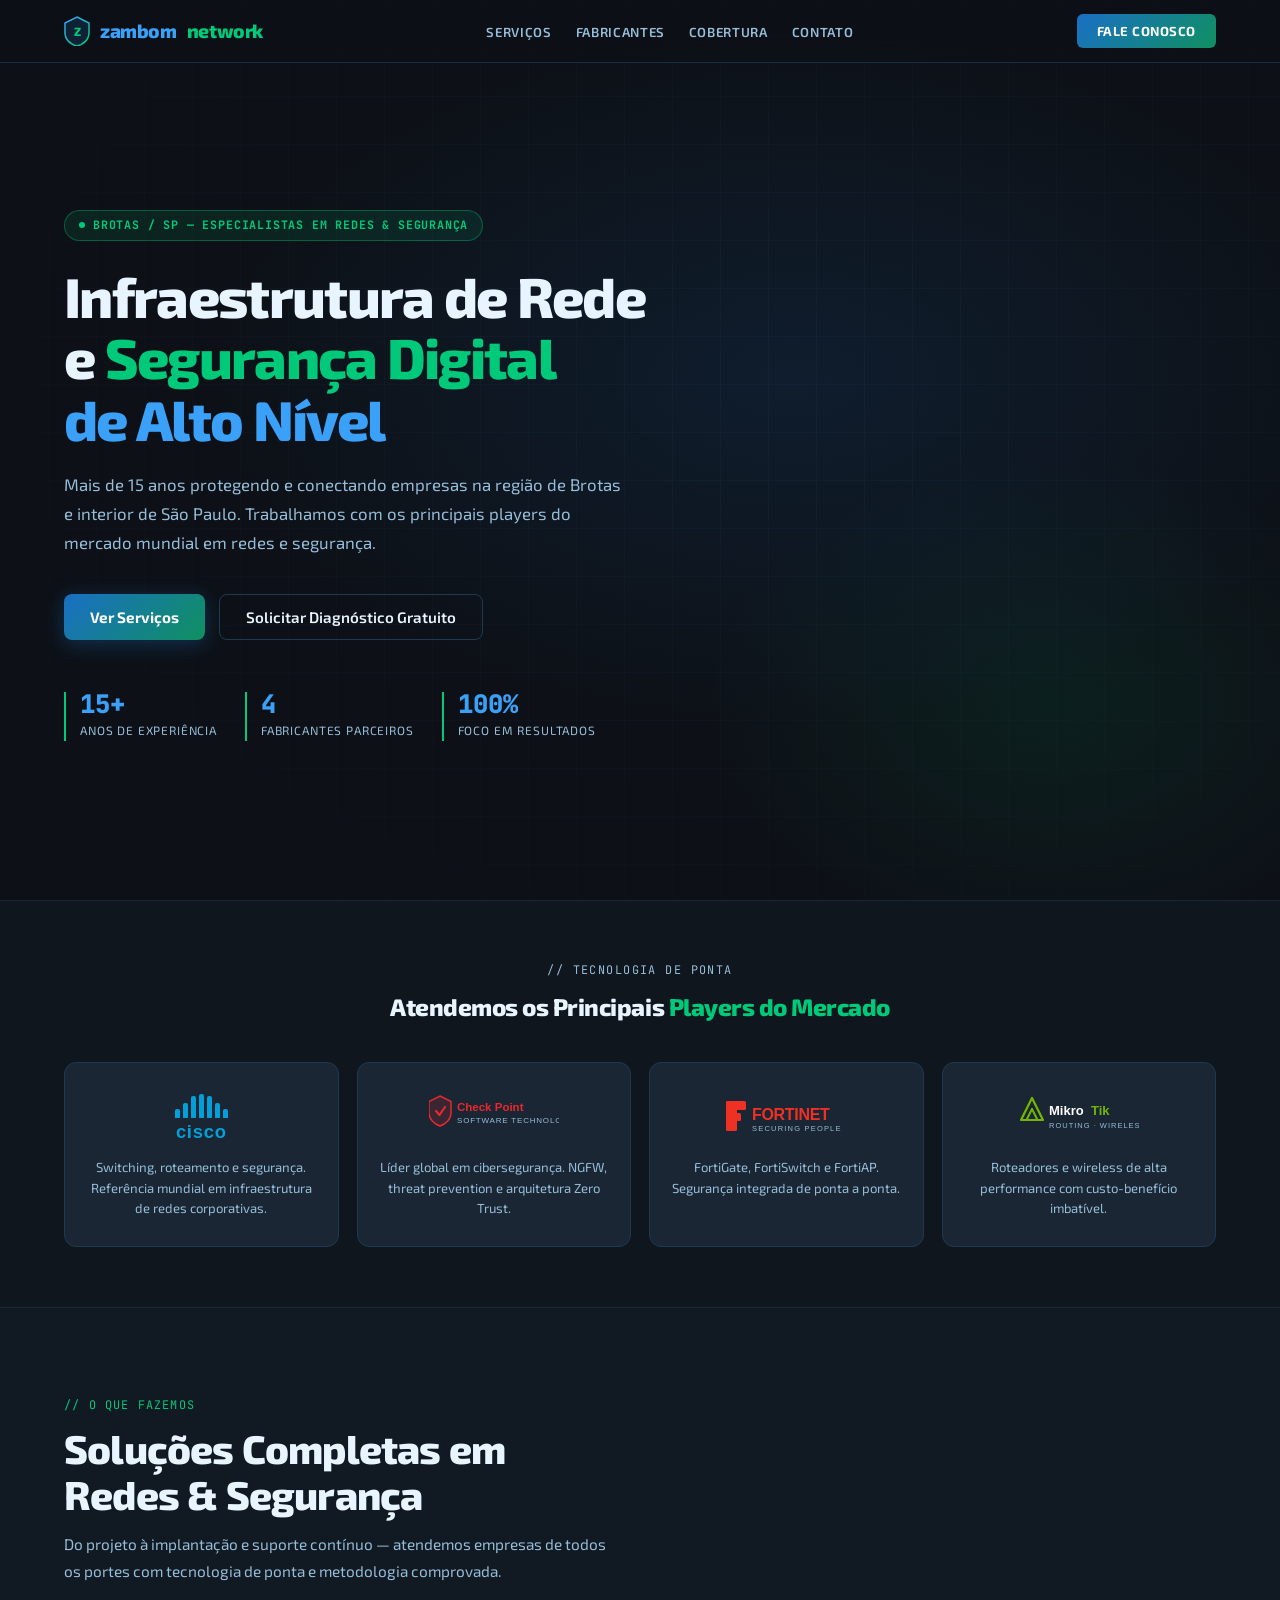
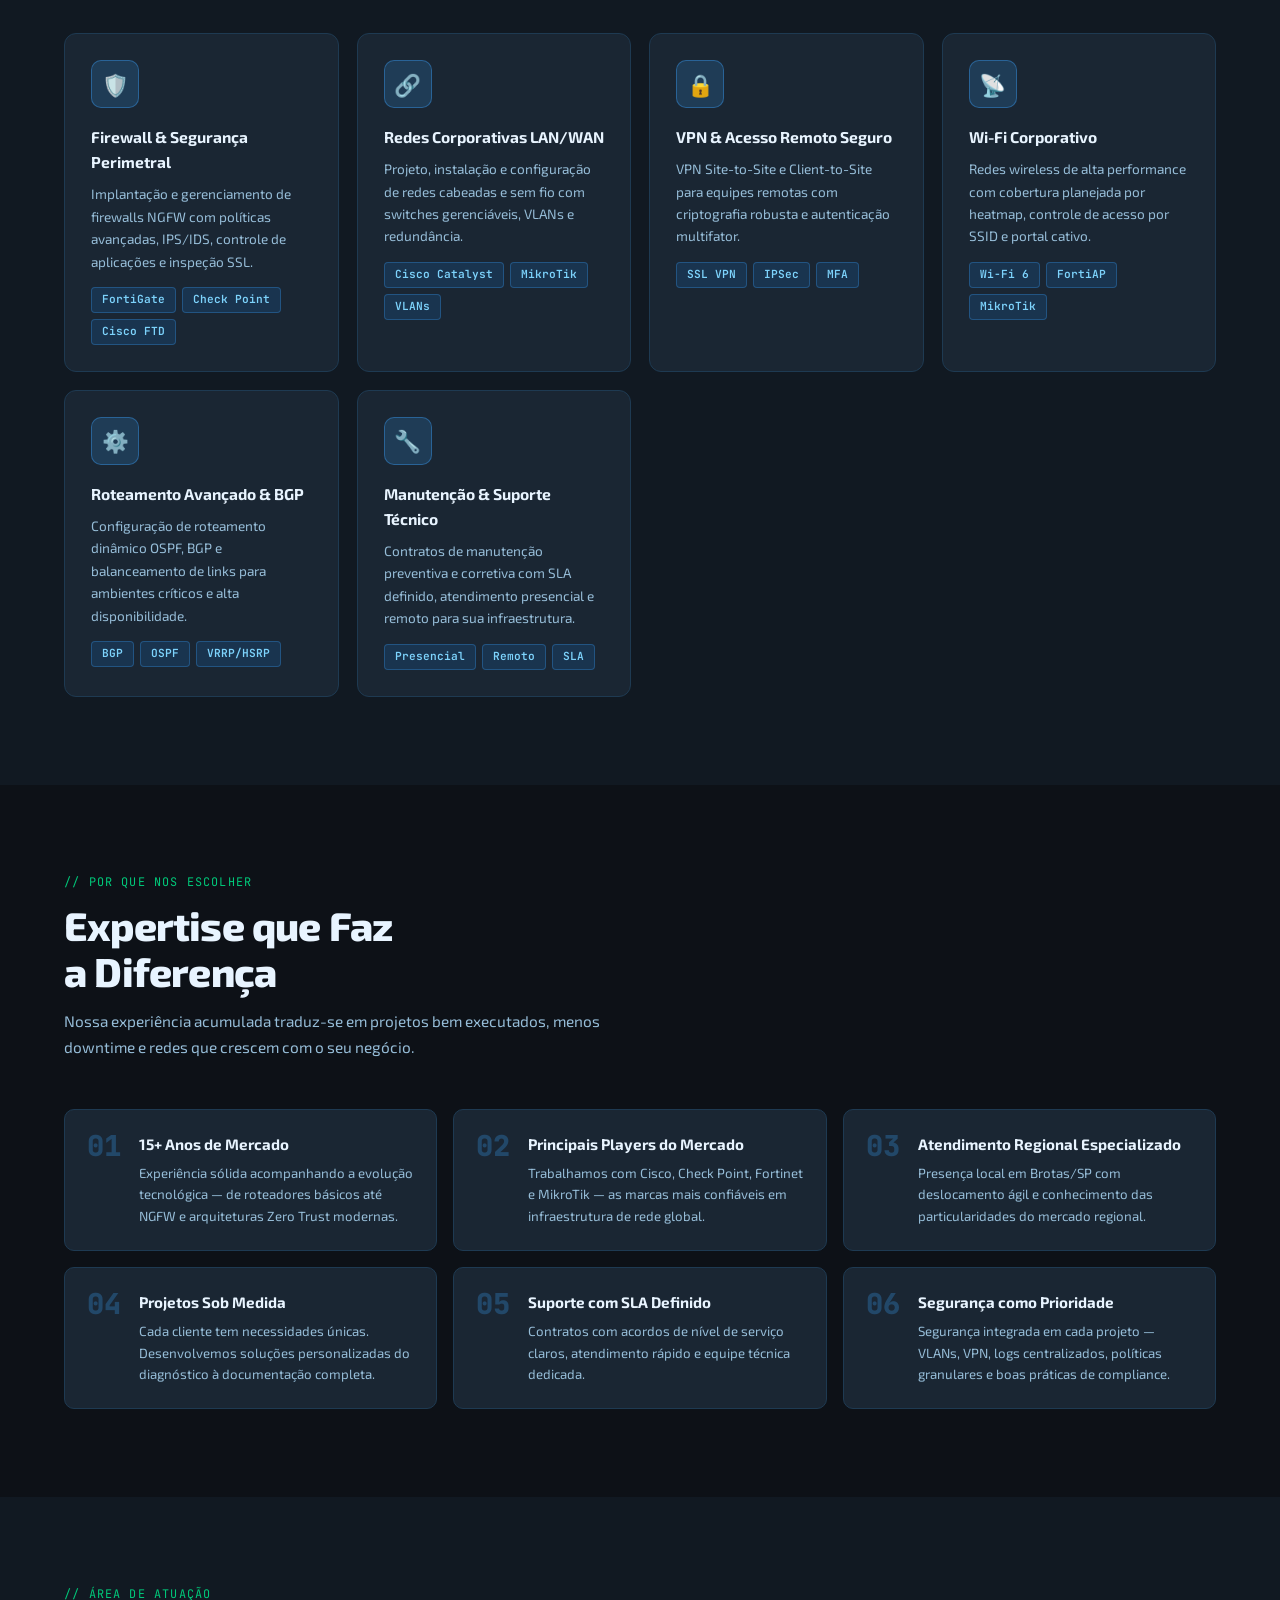
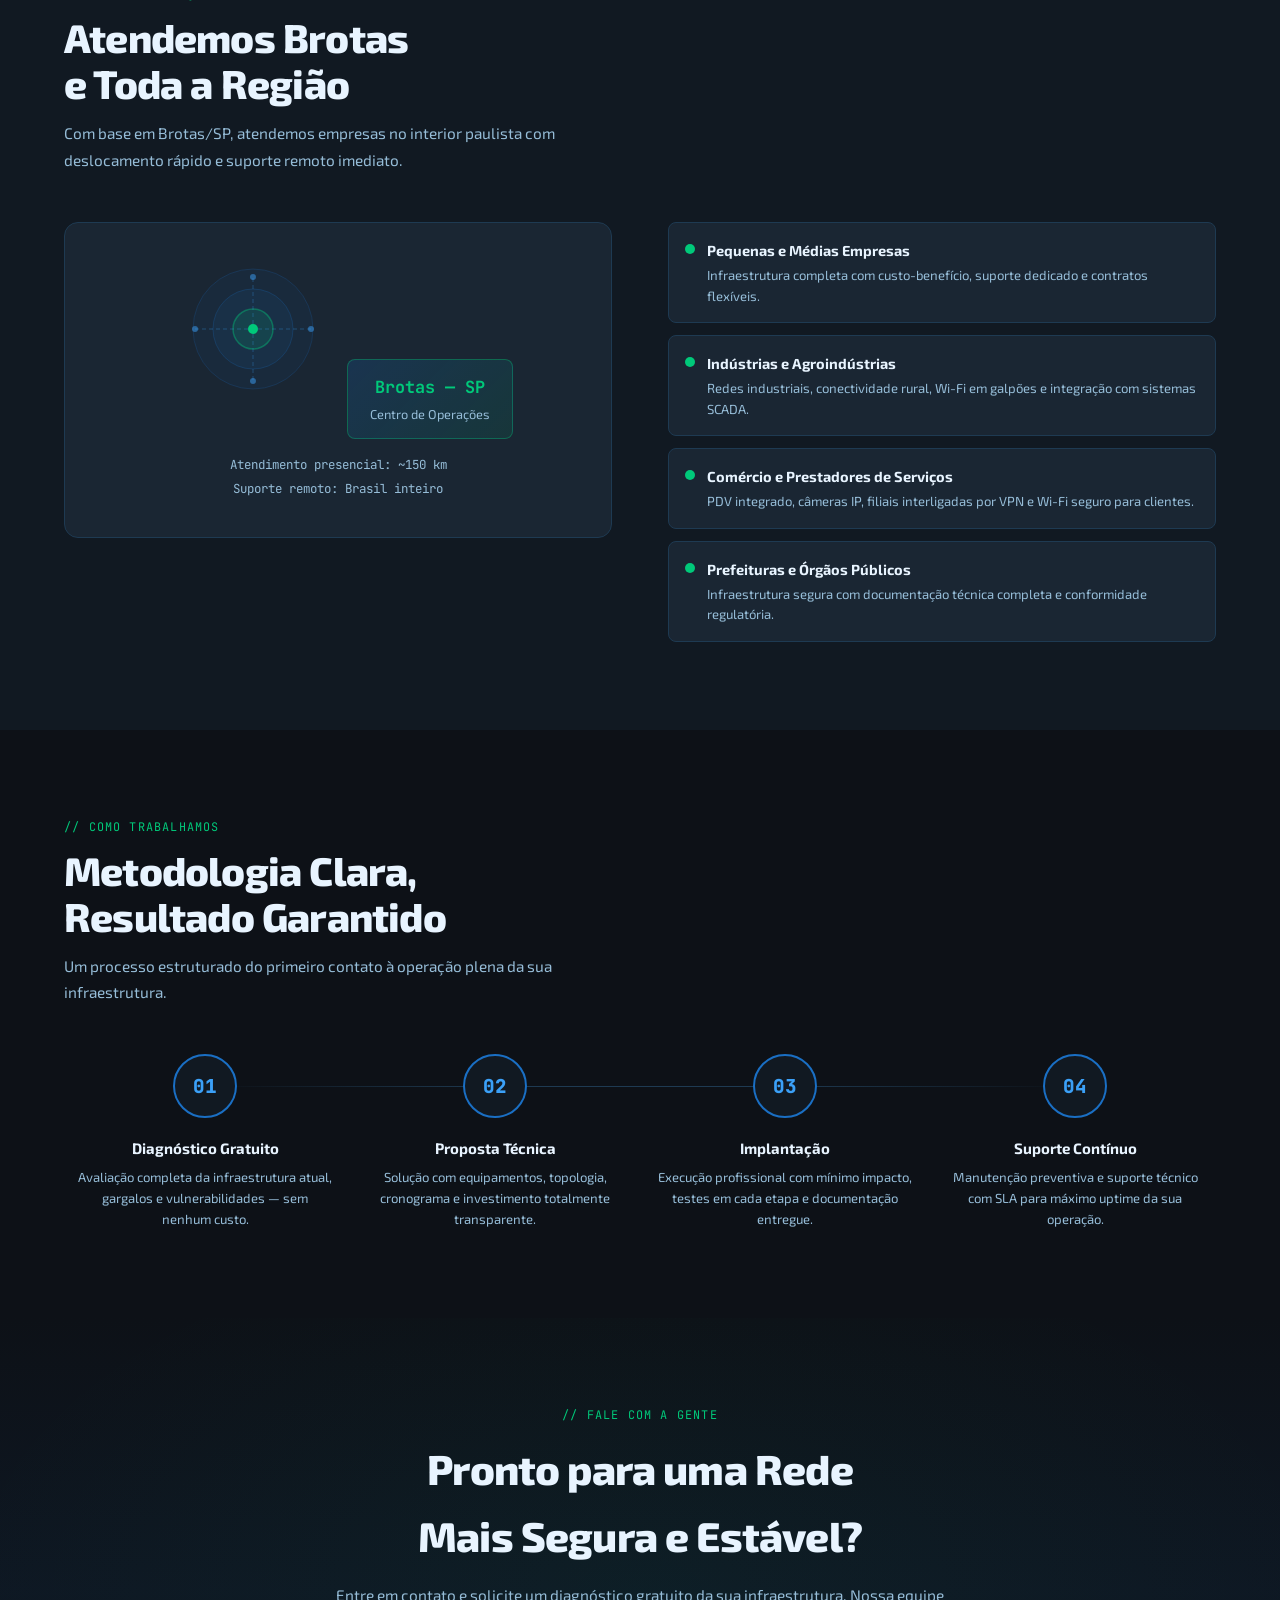
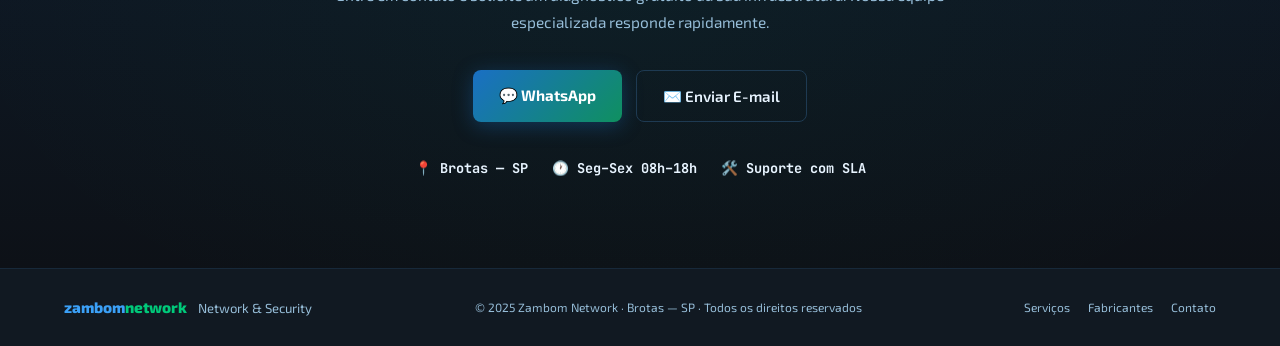
==== index.html @ 39b97715 "Initial production deploy - Site institucional Zambom Network - SEO completo (Open Graph, Twitter Ca" ====
<!DOCTYPE html>
<html lang="pt-BR">
<head>
  <meta charset="UTF-8">
  <meta name="viewport" content="width=device-width, initial-scale=1.0">
  <meta http-equiv="X-UA-Compatible" content="IE=edge">
  <meta name="theme-color" content="#0a1929">

  <!-- ── SEO BÁSICO ── -->
  <title>Zambom Network – Redes & Segurança Corporativa | Brotas/SP</title>
  <meta name="description" content="Zambom Network — Especialistas em Redes e Segurança em Brotas/SP. Cisco, Check Point, Fortinet e MikroTik. Mais de 15 anos de experiência em infraestrutura corporativa.">
  <meta name="keywords" content="rede corporativa, firewall, cibersegurança, Cisco, Check Point, Fortinet, MikroTik, Brotas, São Paulo, infraestrutura de rede, VPN, Wi-Fi corporativo, NGFW, switches, roteamento BGP">
  <meta name="author" content="Zambom Network">
  <meta name="robots" content="index, follow, max-image-preview:large">
  <meta name="googlebot" content="index, follow">
  <meta name="language" content="Portuguese">
  <meta name="geo.region" content="BR-SP">
  <meta name="geo.placename" content="Brotas">
  <link rel="canonical" href="https://zambomnetwork.com.br/">

  <!-- ── OPEN GRAPH (Facebook, WhatsApp, LinkedIn) ── -->
  <meta property="og:type" content="website">
  <meta property="og:site_name" content="Zambom Network">
  <meta property="og:locale" content="pt_BR">
  <meta property="og:url" content="https://zambomnetwork.com.br/">
  <meta property="og:title" content="Zambom Network – Redes & Segurança Corporativa | Brotas/SP">
  <meta property="og:description" content="Mais de 15 anos protegendo e conectando empresas na região de Brotas e interior de São Paulo. Cisco, Check Point, Fortinet e MikroTik.">
  <meta property="og:image" content="https://zambomnetwork.com.br/assets/og-image.png">
  <meta property="og:image:width" content="1200">
  <meta property="og:image:height" content="630">
  <meta property="og:image:alt" content="Zambom Network — Network & Security">

  <!-- ── TWITTER CARDS ── -->
  <meta name="twitter:card" content="summary_large_image">
  <meta name="twitter:title" content="Zambom Network – Redes & Segurança Corporativa">
  <meta name="twitter:description" content="Especialistas em redes corporativas e cibersegurança em Brotas/SP. 15+ anos de experiência.">
  <meta name="twitter:image" content="https://zambomnetwork.com.br/assets/og-image.png">

  <!-- ── FAVICON SVG (inline, sem arquivo extra) ── -->
  <link rel="icon" type="image/svg+xml" href="data:image/svg+xml,%3Csvg xmlns='http://www.w3.org/2000/svg' viewBox='0 0 26 30'%3E%3Cpath d='M13 1L25 7V17C25 23.5 19.5 28.5 13 30C6.5 28.5 1 23.5 1 17V7L13 1Z' fill='%231a6fc4' stroke='%2300c97a' stroke-width='1.5'/%3E%3Ctext x='13' y='20' text-anchor='middle' font-family='Arial,sans-serif' font-weight='800' font-size='12' fill='%23fff'%3EZ%3C/text%3E%3C/svg%3E">

  <!-- ── PERFORMANCE: preconnect a Google Fonts ── -->
  <link rel="preconnect" href="https://fonts.googleapis.com">
  <link rel="preconnect" href="https://fonts.gstatic.com" crossorigin>

  <!-- ── ESTILOS ── -->
  <link rel="stylesheet" href="css/style.css">
  <link href="https://fonts.googleapis.com/css2?family=Exo+2:wght@300;400;600;700;800&family=JetBrains+Mono:wght@400;500;700&display=swap" rel="stylesheet">

  <!-- ── SCHEMA.ORG / JSON-LD (LocalBusiness para Google) ── -->
  <script type="application/ld+json">
  {
    "@context": "https://schema.org",
    "@type": "LocalBusiness",
    "@id": "https://zambomnetwork.com.br/#business",
    "name": "Zambom Network",
    "description": "Especialistas em Redes Corporativas e Cibersegurança em Brotas/SP. Cisco, Check Point, Fortinet e MikroTik.",
    "url": "https://zambomnetwork.com.br/",
    "telephone": "+5514999999999",
    "email": "contato@zambomnetwork.com.br",
    "image": "https://zambomnetwork.com.br/assets/og-image.png",
    "priceRange": "$$",
    "address": {
      "@type": "PostalAddress",
      "addressLocality": "Brotas",
      "addressRegion": "SP",
      "addressCountry": "BR"
    },
    "areaServed": [
      { "@type": "City", "name": "Brotas" },
      { "@type": "State", "name": "São Paulo" }
    ],
    "openingHoursSpecification": {
      "@type": "OpeningHoursSpecification",
      "dayOfWeek": ["Monday","Tuesday","Wednesday","Thursday","Friday"],
      "opens": "08:00",
      "closes": "18:00"
    },
    "sameAs": [],
    "hasOfferCatalog": {
      "@type": "OfferCatalog",
      "name": "Serviços Zambom Network",
      "itemListElement": [
        { "@type": "Offer", "itemOffered": { "@type": "Service", "name": "Firewall & Segurança Perimetral" } },
        { "@type": "Offer", "itemOffered": { "@type": "Service", "name": "Redes Corporativas LAN/WAN" } },
        { "@type": "Offer", "itemOffered": { "@type": "Service", "name": "VPN & Acesso Remoto Seguro" } },
        { "@type": "Offer", "itemOffered": { "@type": "Service", "name": "Wi-Fi Corporativo" } },
        { "@type": "Offer", "itemOffered": { "@type": "Service", "name": "Roteamento Avançado & BGP" } },
        { "@type": "Offer", "itemOffered": { "@type": "Service", "name": "Manutenção & Suporte Técnico" } }
      ]
    }
  }
  </script>
</head>
<body>

  <!-- ── NAVIGATION ── -->
  <nav id="navbar">
    <a class="nbrand" href="#">
      <svg width="26" height="30" viewBox="0 0 26 30" fill="none">
        <path d="M13 1L25 7V17C25 23.5 19.5 28.5 13 30C6.5 28.5 1 23.5 1 17V7L13 1Z"
          fill="rgba(26,111,196,.18)" stroke="url(#ns)" stroke-width="1.5"/>
        <defs>
          <linearGradient id="ns" x1="1" y1="1" x2="25" y2="30" gradientUnits="userSpaceOnUse">
            <stop offset="0%" stop-color="#3ba0f7"/>
            <stop offset="100%" stop-color="#00c97a"/>
          </linearGradient>
        </defs>
        <text x="13" y="20" text-anchor="middle"
          font-family="'Exo 2',sans-serif" font-weight="800" font-size="12"
          fill="url(#ns2)">Z</text>
        <defs>
          <linearGradient id="ns2" x1="0" y1="0" x2="1" y2="1" gradientUnits="userSpaceOnUse">
            <stop offset="0%" stop-color="#3ba0f7"/>
            <stop offset="100%" stop-color="#00c97a"/>
          </linearGradient>
        </defs>
      </svg>
      <span class="b">zambom</span><span class="g">network</span>
    </a>

    <ul class="nlinks">
      <li><a href="#servicos">Serviços</a></li>
      <li><a href="#players">Fabricantes</a></li>
      <li><a href="#cobertura">Cobertura</a></li>
      <li><a href="#contato">Contato</a></li>
    </ul>

    <button class="ncta" onclick="scrollToId('contato')">Fale Conosco</button>

    <div class="hamburger" id="hamburger" onclick="toggleMenu()" aria-label="Menu" role="button" tabindex="0">
      <span></span><span></span><span></span>
    </div>
  </nav>

  <div class="mobile-menu" id="mobileMenu">
    <a href="#servicos" onclick="closeMenu()">Serviços</a>
    <a href="#players" onclick="closeMenu()">Fabricantes</a>
    <a href="#cobertura" onclick="closeMenu()">Cobertura</a>
    <a href="#contato" onclick="closeMenu()">Contato</a>
    <button class="btnp btn-full" onclick="closeMenu(); scrollToId('contato')">Fale Conosco</button>
  </div>

  <!-- ── HERO ── -->
  <section class="hero" id="home">
    <div class="hbg"></div>
    <div class="hgrid"></div>
    <div class="hcontent">
      <div class="hbadge">
        <span class="pulse-dot"></span>
        Brotas / SP — Especialistas em Redes &amp; Segurança
      </div>
      <h1>
        Infraestrutura de Rede<br>
        e <span class="ag">Segurança Digital</span><br>
        <span class="ab">de Alto Nível</span>
      </h1>
      <p class="hsub">
        Mais de 15 anos protegendo e conectando empresas na região de Brotas
        e interior de São Paulo. Trabalhamos com os principais players do mercado
        mundial em redes e segurança.
      </p>
      <div class="hactions">
        <button class="btnp" onclick="scrollToId('servicos')">Ver Serviços</button>
        <button class="btno" onclick="scrollToId('contato')">Solicitar Diagnóstico Gratuito</button>
      </div>
      <div class="hstats">
        <div class="stat">
          <div class="snum">15+</div>
          <div class="slbl">Anos de Experiência</div>
        </div>
        <div class="stat">
          <div class="snum">4</div>
          <div class="slbl">Fabricantes Parceiros</div>
        </div>
        <div class="stat">
          <div class="snum">100%</div>
          <div class="slbl">Foco em Resultados</div>
        </div>
      </div>
    </div>
  </section>

  <!-- ── PLAYERS ── -->
  <div class="players" id="players">
    <p class="plbl">// Tecnologia de Ponta</p>
    <h2 class="ptitle">Atendemos os Principais <span>Players do Mercado</span></h2>
    <div class="pgrid">

      <!-- Cisco -->
      <div class="pcard">
        <div class="plogo-wrap">
          <div class="cisco-wrap">
            <div class="cisco-bars">
              <b style="height:9px"></b><b style="height:15px"></b><b style="height:22px"></b>
              <b style="height:24px"></b><b style="height:22px"></b><b style="height:15px"></b>
              <b style="height:9px"></b>
            </div>
            <div class="cisco-name">cisco</div>
          </div>
        </div>
        <p class="pdesc">Switching, roteamento e segurança. Referência mundial em infraestrutura de redes corporativas.</p>
      </div>

      <!-- Check Point -->
      <div class="pcard">
        <div class="plogo-wrap">
          <svg width="130" height="48" viewBox="0 0 130 48" fill="none">
            <path d="M11 3L22 8.5V20C22 26 17 31 11 33C5 31 0 26 0 20V8.5L11 3Z"
              fill="rgba(232,40,46,.15)" stroke="#e8282e" stroke-width="1.5"/>
            <path d="M7 18L10.5 22L16 14" stroke="#e8282e" stroke-width="2.2"
              stroke-linecap="round" stroke-linejoin="round"/>
            <text x="28" y="18" font-family="Arial,sans-serif" font-weight="700"
              font-size="11.5" fill="#e8282e">Check Point</text>
            <text x="28" y="30" font-family="Arial,sans-serif" font-size="8"
              fill="#96bdd8" letter-spacing=".8">SOFTWARE TECHNOLOGIES</text>
          </svg>
        </div>
        <p class="pdesc">Líder global em cibersegurança. NGFW, threat prevention e arquitetura Zero Trust.</p>
      </div>

      <!-- Fortinet -->
      <div class="pcard">
        <div class="plogo-wrap">
          <svg width="120" height="48" viewBox="0 0 120 48" fill="none">
            <rect x="0" y="8" width="11" height="30" rx="1.5" fill="#ee3124"/>
            <rect x="0" y="8" width="20" height="9" rx="1.5" fill="#ee3124"/>
            <rect x="0" y="20" width="15" height="8" rx="1.5" fill="#ee3124"/>
            <text x="26" y="27" font-family="Arial,sans-serif" font-weight="800"
              font-size="16" fill="#ee3124" letter-spacing="-.3">FORTINET</text>
            <text x="26" y="38" font-family="Arial,sans-serif" font-size="7.5"
              fill="#96bdd8" letter-spacing="1.2">SECURING PEOPLE</text>
          </svg>
        </div>
        <p class="pdesc">FortiGate, FortiSwitch e FortiAP. Segurança integrada de ponta a ponta.</p>
      </div>

      <!-- MikroTik -->
      <div class="pcard">
        <div class="plogo-wrap">
          <svg width="120" height="48" viewBox="0 0 120 48" fill="none">
            <polygon points="13,5 24,27 2,27" fill="none" stroke="#73b500"
              stroke-width="2.2" stroke-linejoin="round"/>
            <line x1="7.5" y1="27" x2="13" y2="16" stroke="#73b500" stroke-width="2" stroke-linecap="round"/>
            <line x1="18.5" y1="27" x2="13" y2="16" stroke="#73b500" stroke-width="2" stroke-linecap="round"/>
            <text x="30" y="22" font-family="Arial,sans-serif" font-weight="700"
              font-size="13" fill="#ffffff">Mikro</text>
            <text x="72" y="22" font-family="Arial,sans-serif" font-weight="700"
              font-size="13" fill="#73b500">Tik</text>
            <text x="30" y="35" font-family="Arial,sans-serif" font-size="7.5"
              fill="#96bdd8" letter-spacing="1">ROUTING · WIRELESS</text>
          </svg>
        </div>
        <p class="pdesc">Roteadores e wireless de alta performance com custo-benefício imbatível.</p>
      </div>

    </div>
  </div>

  <!-- ── SERVICES ── -->
  <section class="sbg" id="servicos">
    <div class="slabel">// O que fazemos</div>
    <h2 class="stitle">Soluções Completas em<br>Redes &amp; Segurança</h2>
    <p class="ssub">Do projeto à implantação e suporte contínuo — atendemos empresas de todos os portes com tecnologia de ponta e metodologia comprovada.</p>
    <div class="sgrid">
      <div class="scard reveal">
        <div class="sicon">🛡️</div>
        <h3>Firewall &amp; Segurança Perimetral</h3>
        <p>Implantação e gerenciamento de firewalls NGFW com políticas avançadas, IPS/IDS, controle de aplicações e inspeção SSL.</p>
        <div class="stags">
          <span class="stag">FortiGate</span><span class="stag">Check Point</span><span class="stag">Cisco FTD</span>
        </div>
      </div>
      <div class="scard reveal">
        <div class="sicon">🔗</div>
        <h3>Redes Corporativas LAN/WAN</h3>
        <p>Projeto, instalação e configuração de redes cabeadas e sem fio com switches gerenciáveis, VLANs e redundância.</p>
        <div class="stags">
          <span class="stag">Cisco Catalyst</span><span class="stag">MikroTik</span><span class="stag">VLANs</span>
        </div>
      </div>
      <div class="scard reveal">
        <div class="sicon">🔒</div>
        <h3>VPN &amp; Acesso Remoto Seguro</h3>
        <p>VPN Site-to-Site e Client-to-Site para equipes remotas com criptografia robusta e autenticação multifator.</p>
        <div class="stags">
          <span class="stag">SSL VPN</span><span class="stag">IPSec</span><span class="stag">MFA</span>
        </div>
      </div>
      <div class="scard reveal">
        <div class="sicon">📡</div>
        <h3>Wi-Fi Corporativo</h3>
        <p>Redes wireless de alta performance com cobertura planejada por heatmap, controle de acesso por SSID e portal cativo.</p>
        <div class="stags">
          <span class="stag">Wi-Fi 6</span><span class="stag">FortiAP</span><span class="stag">MikroTik</span>
        </div>
      </div>
      <div class="scard reveal">
        <div class="sicon">⚙️</div>
        <h3>Roteamento Avançado &amp; BGP</h3>
        <p>Configuração de roteamento dinâmico OSPF, BGP e balanceamento de links para ambientes críticos e alta disponibilidade.</p>
        <div class="stags">
          <span class="stag">BGP</span><span class="stag">OSPF</span><span class="stag">VRRP/HSRP</span>
        </div>
      </div>
      <div class="scard reveal">
        <div class="sicon">🔧</div>
        <h3>Manutenção &amp; Suporte Técnico</h3>
        <p>Contratos de manutenção preventiva e corretiva com SLA definido, atendimento presencial e remoto para sua infraestrutura.</p>
        <div class="stags">
          <span class="stag">Presencial</span><span class="stag">Remoto</span><span class="stag">SLA</span>
        </div>
      </div>
    </div>
  </section>

  <!-- ── WHY ── -->
  <section id="sobre">
    <div class="slabel">// Por que nos escolher</div>
    <h2 class="stitle">Expertise que Faz<br>a Diferença</h2>
    <p class="ssub">Nossa experiência acumulada traduz-se em projetos bem executados, menos downtime e redes que crescem com o seu negócio.</p>
    <div class="wgrid">
      <div class="wcard reveal"><div class="wnum">01</div><div><h4>15+ Anos de Mercado</h4><p>Experiência sólida acompanhando a evolução tecnológica — de roteadores básicos até NGFW e arquiteturas Zero Trust modernas.</p></div></div>
      <div class="wcard reveal"><div class="wnum">02</div><div><h4>Principais Players do Mercado</h4><p>Trabalhamos com Cisco, Check Point, Fortinet e MikroTik — as marcas mais confiáveis em infraestrutura de rede global.</p></div></div>
      <div class="wcard reveal"><div class="wnum">03</div><div><h4>Atendimento Regional Especializado</h4><p>Presença local em Brotas/SP com deslocamento ágil e conhecimento das particularidades do mercado regional.</p></div></div>
      <div class="wcard reveal"><div class="wnum">04</div><div><h4>Projetos Sob Medida</h4><p>Cada cliente tem necessidades únicas. Desenvolvemos soluções personalizadas do diagnóstico à documentação completa.</p></div></div>
      <div class="wcard reveal"><div class="wnum">05</div><div><h4>Suporte com SLA Definido</h4><p>Contratos com acordos de nível de serviço claros, atendimento rápido e equipe técnica dedicada.</p></div></div>
      <div class="wcard reveal"><div class="wnum">06</div><div><h4>Segurança como Prioridade</h4><p>Segurança integrada em cada projeto — VLANs, VPN, logs centralizados, políticas granulares e boas práticas de compliance.</p></div></div>
    </div>
  </section>

  <!-- ── COVERAGE ── -->
  <section class="cbg" id="cobertura">
    <div class="slabel">// Área de Atuação</div>
    <h2 class="stitle">Atendemos Brotas<br>e Toda a Região</h2>
    <p class="ssub">Com base em Brotas/SP, atendemos empresas no interior paulista com deslocamento rápido e suporte remoto imediato.</p>
    <div class="ccontent">
      <div class="cmap">
        <svg width="180" height="140" viewBox="0 0 180 140" fill="none">
          <circle cx="90" cy="70" r="60" fill="rgba(26,111,196,.06)" stroke="rgba(26,111,196,.2)" stroke-width="1"/>
          <circle cx="90" cy="70" r="40" fill="rgba(26,111,196,.08)" stroke="rgba(26,111,196,.25)" stroke-width="1"/>
          <circle cx="90" cy="70" r="20" fill="rgba(0,201,122,.12)" stroke="rgba(0,201,122,.4)" stroke-width="1.5"/>
          <circle cx="90" cy="70" r="5" fill="#00c97a"/>
          <line x1="90" y1="65" x2="90" y2="18" stroke="rgba(59,160,247,.3)" stroke-width="1" stroke-dasharray="4 3"/>
          <line x1="90" y1="75" x2="90" y2="122" stroke="rgba(59,160,247,.3)" stroke-width="1" stroke-dasharray="4 3"/>
          <line x1="85" y1="70" x2="32" y2="70" stroke="rgba(59,160,247,.3)" stroke-width="1" stroke-dasharray="4 3"/>
          <line x1="95" y1="70" x2="148" y2="70" stroke="rgba(59,160,247,.3)" stroke-width="1" stroke-dasharray="4 3"/>
          <circle cx="90" cy="18" r="3" fill="rgba(59,160,247,.5)"/>
          <circle cx="90" cy="122" r="3" fill="rgba(59,160,247,.5)"/>
          <circle cx="32" cy="70" r="3" fill="rgba(59,160,247,.5)"/>
          <circle cx="148" cy="70" r="3" fill="rgba(59,160,247,.5)"/>
        </svg>
        <div class="cregion">
          <div class="rname">Brotas — SP</div>
          <div class="rdet">Centro de Operações</div>
        </div>
        <div class="crameta">Atendimento presencial: ~150 km<br>Suporte remoto: Brasil inteiro</div>
      </div>
      <div class="clist">
        <div class="citem reveal"><div class="cdot"></div><div><h5>Pequenas e Médias Empresas</h5><p>Infraestrutura completa com custo-benefício, suporte dedicado e contratos flexíveis.</p></div></div>
        <div class="citem reveal"><div class="cdot"></div><div><h5>Indústrias e Agroindústrias</h5><p>Redes industriais, conectividade rural, Wi-Fi em galpões e integração com sistemas SCADA.</p></div></div>
        <div class="citem reveal"><div class="cdot"></div><div><h5>Comércio e Prestadores de Serviços</h5><p>PDV integrado, câmeras IP, filiais interligadas por VPN e Wi-Fi seguro para clientes.</p></div></div>
        <div class="citem reveal"><div class="cdot"></div><div><h5>Prefeituras e Órgãos Públicos</h5><p>Infraestrutura segura com documentação técnica completa e conformidade regulatória.</p></div></div>
      </div>
    </div>
  </section>

  <!-- ── PROCESS ── -->
  <section id="processo">
    <div class="slabel">// Como Trabalhamos</div>
    <h2 class="stitle">Metodologia Clara,<br>Resultado Garantido</h2>
    <p class="ssub">Um processo estruturado do primeiro contato à operação plena da sua infraestrutura.</p>
    <div class="psteps">
      <div class="pstep reveal"><div class="pnum">01</div><h4>Diagnóstico Gratuito</h4><p>Avaliação completa da infraestrutura atual, gargalos e vulnerabilidades — sem nenhum custo.</p></div>
      <div class="pstep reveal"><div class="pnum">02</div><h4>Proposta Técnica</h4><p>Solução com equipamentos, topologia, cronograma e investimento totalmente transparente.</p></div>
      <div class="pstep reveal"><div class="pnum">03</div><h4>Implantação</h4><p>Execução profissional com mínimo impacto, testes em cada etapa e documentação entregue.</p></div>
      <div class="pstep reveal"><div class="pnum">04</div><h4>Suporte Contínuo</h4><p>Manutenção preventiva e suporte técnico com SLA para máximo uptime da sua operação.</p></div>
    </div>
  </section>

  <!-- ── CTA / CONTACT ── -->
  <section class="ctasec" id="contato">
    <div class="ctabox">
      <div class="slabel" style="text-align:center">// Fale com a Gente</div>
      <h2>Pronto para uma Rede<br>Mais Segura e Estável?</h2>
      <p>Entre em contato e solicite um diagnóstico gratuito da sua infraestrutura. Nossa equipe especializada responde rapidamente.</p>
      <div class="ctaact">
        <a class="btnp" href="https://wa.me/5514999999999?text=Olá! Vim pelo site e gostaria de um diagnóstico gratuito." target="_blank" rel="noopener">💬 WhatsApp</a>
        <a class="btno" href="mailto:contato@zambomnetwork.com.br">✉️ Enviar E-mail</a>
      </div>
      <div class="cinfo">
        <div class="ci">📍 <strong>Brotas — SP</strong></div>
        <div class="ci">🕐 <strong>Seg–Sex 08h–18h</strong></div>
        <div class="ci">🛠️ <strong>Suporte com SLA</strong></div>
      </div>
    </div>
  </section>

  <!-- ── FOOTER ── -->
  <footer>
    <div class="fbrand">
      <span class="b">zambom</span><span class="g">network</span>
      <span class="fsub">Network &amp; Security</span>
    </div>
    <div class="fcopy">© 2025 Zambom Network · Brotas — SP · Todos os direitos reservados</div>
    <div class="flinks">
      <a href="#servicos">Serviços</a>
      <a href="#players">Fabricantes</a>
      <a href="#contato">Contato</a>
    </div>
  </footer>

  <script src="js/main.js"></script>
</body>
</html>
---- css/style.css ----
/* ═══════════════════════════════════════
   ZAMBOM NETWORK — style.css
   Network & Security · Brotas/SP
═══════════════════════════════════════ */

/* ── RESET & TOKENS ── */
*, *::before, *::after { box-sizing: border-box; margin: 0; padding: 0; }

:root {
  --zb:     #1a6fc4;
  --zbl:    #3ba0f7;
  --zg:     #00c97a;
  --zgd:    #0f9060;
  --zd:     #0d1117;
  --zd2:    #111922;
  --zcard:  #1a2633;
  --zborder:#1e3a52;
  --zt:     #e8f4ff;
  --zm:     #96bdd8;
  --mono:   'JetBrains Mono', monospace;
  --sans:   'Exo 2', sans-serif;
  --radius: 12px;
  --transition: .2s ease;
}

html { scroll-behavior: smooth; }

body {
  font-family: var(--sans);
  background: var(--zd);
  color: var(--zt);
  overflow-x: hidden;
  line-height: 1.6;
}

img { max-width: 100%; display: block; }

/* ── NAVIGATION ── */
nav {
  position: fixed; top: 0; left: 0; right: 0; z-index: 100;
  display: flex; align-items: center; justify-content: space-between;
  padding: 14px 5%;
  background: rgba(13, 17, 23, .96);
  backdrop-filter: blur(12px);
  border-bottom: 1px solid rgba(30, 58, 82, .7);
  transition: box-shadow .3s;
}
nav.scrolled { box-shadow: 0 4px 24px rgba(0,0,0,.4); }

.nbrand {
  display: flex; align-items: center; gap: 10px;
  text-decoration: none; color: var(--zt);
  font-size: 1.2rem; font-weight: 800; letter-spacing: -.02em;
}
.nbrand .b { color: var(--zbl); }
.nbrand .g { color: var(--zg); }

.nlinks { display: flex; gap: 24px; list-style: none; }
.nlinks a {
  color: var(--zm); font-size: .82rem; font-weight: 600;
  text-decoration: none; letter-spacing: .05em; text-transform: uppercase;
  transition: color var(--transition);
}
.nlinks a:hover { color: var(--zg); }

.ncta {
  background: linear-gradient(135deg, var(--zb), var(--zgd));
  color: #fff; border: none;
  padding: 9px 20px; border-radius: 6px;
  font-family: var(--sans); font-size: .82rem; font-weight: 700;
  cursor: pointer; letter-spacing: .04em; text-transform: uppercase;
  transition: opacity var(--transition), transform .1s;
}
.ncta:hover { opacity: .85; transform: translateY(-1px); }

.hamburger {
  display: none; flex-direction: column; gap: 5px;
  cursor: pointer; padding: 4px; background: none; border: none;
}
.hamburger span {
  width: 22px; height: 2px;
  background: var(--zt); border-radius: 2px; transition: .3s;
  display: block;
}

.mobile-menu {
  display: none; position: fixed;
  top: 58px; left: 0; right: 0; z-index: 99;
  background: rgba(13, 17, 23, .98);
  border-bottom: 1px solid var(--zborder);
  padding: 20px 5%; flex-direction: column; gap: 16px;
}
.mobile-menu.open { display: flex; }
.mobile-menu a {
  color: var(--zm); font-size: .95rem; font-weight: 600;
  text-decoration: none; letter-spacing: .05em; text-transform: uppercase;
  padding: 10px 0; border-bottom: 1px solid rgba(30, 58, 82, .4);
  transition: color var(--transition);
}
.mobile-menu a:hover { color: var(--zg); }

/* ── BUTTONS ── */
.btnp {
  display: inline-block;
  background: linear-gradient(135deg, var(--zb), var(--zgd));
  color: #fff; border: none;
  padding: 13px 26px; border-radius: 8px;
  font-family: var(--sans); font-size: .95rem; font-weight: 700;
  cursor: pointer; text-decoration: none; text-align: center;
  transition: transform .15s, box-shadow .15s;
  box-shadow: 0 4px 20px rgba(26, 111, 196, .35);
}
.btnp:hover { transform: translateY(-2px); box-shadow: 0 8px 28px rgba(26, 111, 196, .5); }

.btno {
  display: inline-block;
  background: transparent; color: var(--zt);
  border: 1px solid var(--zborder);
  padding: 13px 26px; border-radius: 8px;
  font-family: var(--sans); font-size: .95rem; font-weight: 600;
  cursor: pointer; text-decoration: none; text-align: center;
  transition: border-color var(--transition), color var(--transition);
}
.btno:hover { border-color: var(--zg); color: var(--zg); }

.btn-full { width: 100%; margin-top: 4px; }

/* ── HERO ── */
.hero {
  min-height: 100vh;
  display: flex; align-items: center;
  padding: 130px 5% 80px;
  position: relative; overflow: hidden;
}
.hbg {
  position: absolute; inset: 0;
  background:
    radial-gradient(ellipse 65% 55% at 62% 42%, rgba(26,111,196,.13) 0%, transparent 70%),
    radial-gradient(ellipse 45% 45% at 82% 78%, rgba(0,201,122,.08) 0%, transparent 60%),
    var(--zd);
}
.hgrid {
  position: absolute; inset: 0;
  background-image:
    linear-gradient(rgba(30,58,82,.22) 1px, transparent 1px),
    linear-gradient(90deg, rgba(30,58,82,.22) 1px, transparent 1px);
  background-size: 48px 48px;
  mask-image: radial-gradient(ellipse 75% 75% at 62% 42%, black, transparent);
}
.hcontent { position: relative; z-index: 2; max-width: 680px; width: 100%; }

.hbadge {
  display: inline-flex; align-items: center; gap: 8px;
  background: rgba(0, 201, 122, .1);
  border: 1px solid rgba(0, 201, 122, .35);
  color: var(--zg);
  font-size: .73rem; font-weight: 700;
  padding: 5px 14px; border-radius: 20px;
  letter-spacing: .07em; text-transform: uppercase;
  margin-bottom: 24px; font-family: var(--mono);
}
.pulse-dot {
  width: 6px; height: 6px; border-radius: 50%;
  background: var(--zg); flex-shrink: 0;
  animation: pulse 2s infinite;
}
@keyframes pulse {
  0%, 100% { opacity: 1; transform: scale(1); }
  50%       { opacity: .5; transform: scale(1.4); }
}

h1 {
  font-size: clamp(2rem, 5vw, 3.5rem);
  font-weight: 800; line-height: 1.1;
  letter-spacing: -.03em; margin-bottom: 20px; color: var(--zt);
}
h1 .ab { color: var(--zbl); }
h1 .ag { color: var(--zg); }

.hsub {
  font-size: clamp(.92rem, 2vw, 1.05rem);
  color: var(--zm); line-height: 1.75;
  margin-bottom: 36px; max-width: 560px;
}

.hactions { display: flex; gap: 14px; flex-wrap: wrap; }

.hstats { display: flex; gap: 28px; margin-top: 52px; flex-wrap: wrap; }
.stat { border-left: 2px solid var(--zg); padding-left: 14px; }
.snum {
  font-size: 1.6rem; font-weight: 800;
  color: var(--zbl); font-family: var(--mono); line-height: 1;
}
.slbl {
  font-size: .75rem; color: var(--zm);
  text-transform: uppercase; letter-spacing: .07em; margin-top: 4px;
}

/* ── PLAYERS ── */
.players {
  padding: 60px 5%;
  border-top: 1px solid rgba(30, 58, 82, .5);
  border-bottom: 1px solid rgba(30, 58, 82, .5);
  background: rgba(17, 25, 34, .7);
}
.plbl {
  text-align: center; font-size: .74rem; color: var(--zm);
  text-transform: uppercase; letter-spacing: .12em;
  margin-bottom: 8px; font-family: var(--mono);
}
.ptitle {
  text-align: center;
  font-size: clamp(1.25rem, 3vw, 1.5rem);
  font-weight: 800; color: var(--zt);
  margin-bottom: 36px; letter-spacing: -.02em;
}
.ptitle span { color: var(--zg); }

.pgrid {
  display: grid;
  grid-template-columns: repeat(auto-fit, minmax(210px, 1fr));
  gap: 18px;
}
.pcard {
  background: var(--zcard); border: 1px solid var(--zborder);
  border-radius: var(--radius);
  padding: 28px 20px;
  display: flex; flex-direction: column; align-items: center; gap: 14px;
  transition: border-color .25s, transform var(--transition);
}
.pcard:hover { border-color: rgba(59, 160, 247, .5); transform: translateY(-3px); }
.plogo-wrap { height: 52px; display: flex; align-items: center; justify-content: center; }
.pdesc { font-size: .82rem; color: var(--zm); text-align: center; line-height: 1.55; }

/* Cisco logo */
.cisco-wrap { display: flex; flex-direction: column; align-items: center; gap: 5px; }
.cisco-bars { display: flex; gap: 3px; align-items: flex-end; height: 24px; }
.cisco-bars b { display: block; width: 5px; border-radius: 2px 2px 0 0; background: #049fd9; }
.cisco-name {
  font-size: 1.15rem; font-weight: 700; color: #049fd9;
  letter-spacing: .04em; font-family: Arial, sans-serif; line-height: 1;
}

/* ── SECTIONS SHARED ── */
section { padding: 88px 5%; }

.sbg  { background: var(--zd2); }
.cbg  { background: var(--zd2); }

.slabel {
  font-family: var(--mono); font-size: .74rem;
  color: var(--zg); text-transform: uppercase;
  letter-spacing: .1em; margin-bottom: 10px;
}
.stitle {
  font-size: clamp(1.7rem, 3.5vw, 2.5rem);
  font-weight: 800; letter-spacing: -.02em;
  line-height: 1.15; margin-bottom: 14px; color: var(--zt);
}
.ssub {
  font-size: .96rem; color: var(--zm);
  max-width: 560px; line-height: 1.75; margin-bottom: 48px;
}

/* ── SERVICES ── */
.sgrid {
  display: grid;
  grid-template-columns: repeat(auto-fit, minmax(265px, 1fr));
  gap: 18px;
}
.scard {
  background: var(--zcard); border: 1px solid var(--zborder);
  border-radius: var(--radius); padding: 26px;
  transition: border-color var(--transition), transform var(--transition);
  position: relative; overflow: hidden;
}
.scard::before {
  content: ''; position: absolute; top: 0; left: 0; right: 0; height: 2px;
  background: linear-gradient(90deg, var(--zb), var(--zg));
  opacity: 0; transition: opacity .25s;
}
.scard:hover { border-color: rgba(59, 160, 247, .45); transform: translateY(-3px); }
.scard:hover::before { opacity: 1; }

.sicon {
  width: 48px; height: 48px; border-radius: 10px;
  background: rgba(59, 160, 247, .18);
  border: 1px solid rgba(59, 160, 247, .4);
  display: flex; align-items: center; justify-content: center;
  font-size: 1.35rem; margin-bottom: 16px;
}
.scard h3 { font-size: .98rem; font-weight: 700; margin-bottom: 9px; color: var(--zt); }
.scard p  { font-size: .85rem; color: var(--zm); line-height: 1.65; }

.stags { display: flex; flex-wrap: wrap; gap: 6px; margin-top: 14px; }
.stag {
  background: rgba(26, 111, 196, .2);
  border: 1px solid rgba(59, 160, 247, .3);
  color: #7dd3fc;
  font-size: .7rem; font-weight: 600;
  padding: 3px 10px; border-radius: 4px;
  font-family: var(--mono);
}

/* ── WHY ── */
.wgrid {
  display: grid;
  grid-template-columns: repeat(auto-fit, minmax(280px, 1fr));
  gap: 16px;
}
.wcard {
  background: var(--zcard); border: 1px solid var(--zborder);
  border-radius: 10px; padding: 22px;
  display: flex; align-items: flex-start; gap: 14px;
}
.wnum {
  font-size: 1.8rem; font-weight: 800;
  color: rgba(59, 160, 247, .28); font-family: var(--mono);
  line-height: 1; min-width: 38px; flex-shrink: 0;
}
.wcard h4 { font-size: .95rem; font-weight: 700; margin-bottom: 6px; color: var(--zt); }
.wcard p  { font-size: .83rem; color: var(--zm); line-height: 1.65; }

/* ── COVERAGE ── */
.ccontent {
  display: grid; grid-template-columns: 1fr 1fr;
  gap: 56px; align-items: start;
}
.cmap {
  background: var(--zcard); border: 1px solid var(--zborder);
  border-radius: 14px; padding: 36px; text-align: center;
}
.cmap svg { margin: 0 auto 20px; }
.cregion {
  background: linear-gradient(135deg, rgba(26,111,196,.2), rgba(0,201,122,.1));
  border: 1px solid rgba(0, 201, 122, .35);
  border-radius: 8px; padding: 14px 22px; display: inline-block;
}
.rname { font-size: 1.05rem; font-weight: 700; color: var(--zg); font-family: var(--mono); }
.rdet  { font-size: .8rem; color: var(--zm); margin-top: 3px; }
.crameta {
  margin-top: 14px; font-size: .78rem;
  color: var(--zm); font-family: var(--mono); line-height: 1.9;
}

.clist { display: flex; flex-direction: column; gap: 12px; }
.citem {
  display: flex; align-items: flex-start; gap: 12px;
  padding: 16px; background: var(--zcard);
  border: 1px solid var(--zborder); border-radius: 8px;
}
.cdot {
  width: 10px; height: 10px; border-radius: 50%;
  background: var(--zg); margin-top: 5px; flex-shrink: 0;
}
.citem h5 { font-size: .91rem; font-weight: 700; margin-bottom: 3px; color: var(--zt); }
.citem p  { font-size: .82rem; color: var(--zm); line-height: 1.55; }

/* ── PROCESS ── */
.psteps {
  display: grid;
  grid-template-columns: repeat(auto-fit, minmax(185px, 1fr));
  gap: 8px; position: relative;
}
.psteps::after {
  content: ''; position: absolute;
  top: 32px; left: 13%; right: 13%; height: 1px;
  background: linear-gradient(90deg, transparent, var(--zborder), var(--zborder), transparent);
  z-index: 0;
}
.pstep { text-align: center; padding: 0 14px; position: relative; z-index: 1; }
.pnum {
  width: 64px; height: 64px; border-radius: 50%;
  background: var(--zd2); border: 2px solid var(--zb);
  display: flex; align-items: center; justify-content: center;
  margin: 0 auto 18px;
  font-size: 1.2rem; font-weight: 800;
  color: var(--zbl); font-family: var(--mono);
}
.pstep h4 { font-size: .94rem; font-weight: 700; margin-bottom: 7px; color: var(--zt); }
.pstep p  { font-size: .82rem; color: var(--zm); line-height: 1.6; }

/* ── CTA ── */
.ctasec {
  padding: 88px 5%; text-align: center;
  background: linear-gradient(180deg, var(--zd) 0%, rgba(26,111,196,.07) 50%, var(--zd) 100%);
  position: relative; overflow: hidden;
}
.ctasec::before {
  content: ''; position: absolute; inset: 0;
  background: radial-gradient(ellipse 55% 70% at 50% 50%, rgba(0,201,122,.04), transparent);
}
.ctabox { position: relative; z-index: 1; max-width: 620px; margin: 0 auto; }
.ctasec h2 {
  font-size: clamp(1.7rem, 4vw, 2.6rem);
  font-weight: 800; letter-spacing: -.02em;
  margin-bottom: 14px; color: var(--zt);
}
.ctasec p { font-size: .96rem; color: var(--zm); margin-bottom: 34px; line-height: 1.75; }

.ctaact { display: flex; gap: 14px; justify-content: center; flex-wrap: wrap; }

.cinfo { display: flex; gap: 24px; justify-content: center; flex-wrap: wrap; margin-top: 36px; }
.ci {
  display: flex; align-items: center; gap: 8px;
  font-size: .85rem; color: var(--zm); font-family: var(--mono);
}
.ci strong { color: var(--zt); }

/* ── FOOTER ── */
footer {
  padding: 26px 5%;
  border-top: 1px solid rgba(30, 58, 82, .5);
  background: var(--zd2);
  display: flex; align-items: center;
  justify-content: space-between; flex-wrap: wrap; gap: 14px;
}
.fbrand { font-weight: 800; font-size: .95rem; }
.fbrand .b { color: var(--zbl); }
.fbrand .g { color: var(--zg); }
.fsub { color: var(--zm); font-weight: 400; font-size: .82rem; margin-left: 8px; }
.fcopy { font-size: .75rem; color: var(--zm); }
.flinks { display: flex; gap: 18px; }
.flinks a { font-size: .75rem; color: var(--zm); text-decoration: none; transition: color var(--transition); }
.flinks a:hover { color: var(--zg); }

/* ── REVEAL ANIMATION ── */
.reveal {
  opacity: 0;
  transform: translateY(20px);
  transition: opacity .55s ease, transform .55s ease;
}
.reveal.visible {
  opacity: 1;
  transform: translateY(0);
}

/* ══════════════════════════════
   RESPONSIVE — TABLET & MOBILE
══════════════════════════════ */
@media (max-width: 900px) {
  .nlinks, .ncta { display: none; }
  .hamburger { display: flex; }
  .ccontent { grid-template-columns: 1fr; }
  .psteps::after { display: none; }
}

@media (max-width: 600px) {
  section { padding: 64px 5%; }
  .players { padding: 48px 5%; }

  .hstats { gap: 16px; }
  .snum { font-size: 1.3rem; }

  .hactions { flex-direction: column; }
  .hactions .btnp,
  .hactions .btno { width: 100%; text-align: center; }

  .pgrid { grid-template-columns: 1fr 1fr; }

  .ctaact { flex-direction: column; align-items: center; }
  .ctaact .btnp,
  .ctaact .btno { width: 100%; max-width: 320px; }

  .cinfo { flex-direction: column; align-items: center; gap: 10px; }

  footer { flex-direction: column; align-items: center; text-align: center; }
  .flinks { justify-content: center; }
}

@media (max-width: 400px) {
  .pgrid { grid-template-columns: 1fr; }
  h1 { font-size: 1.8rem; }
}
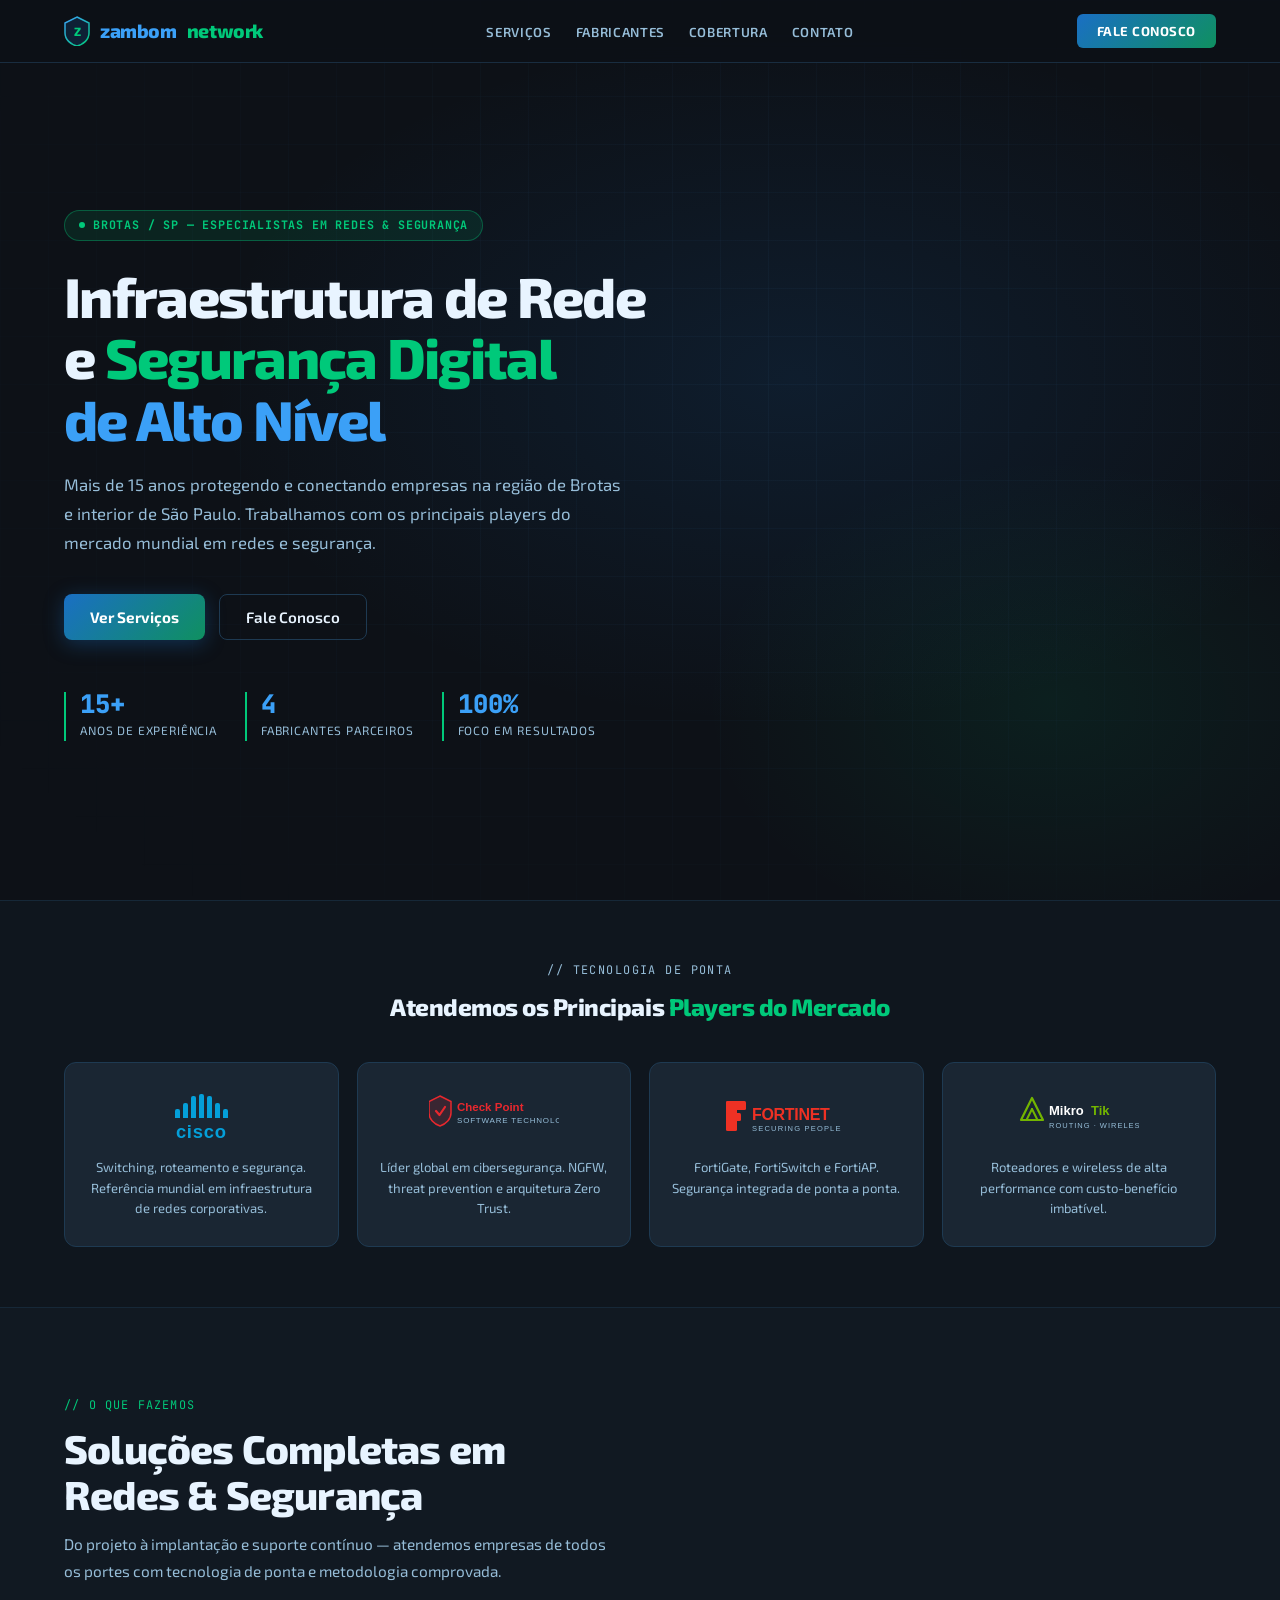
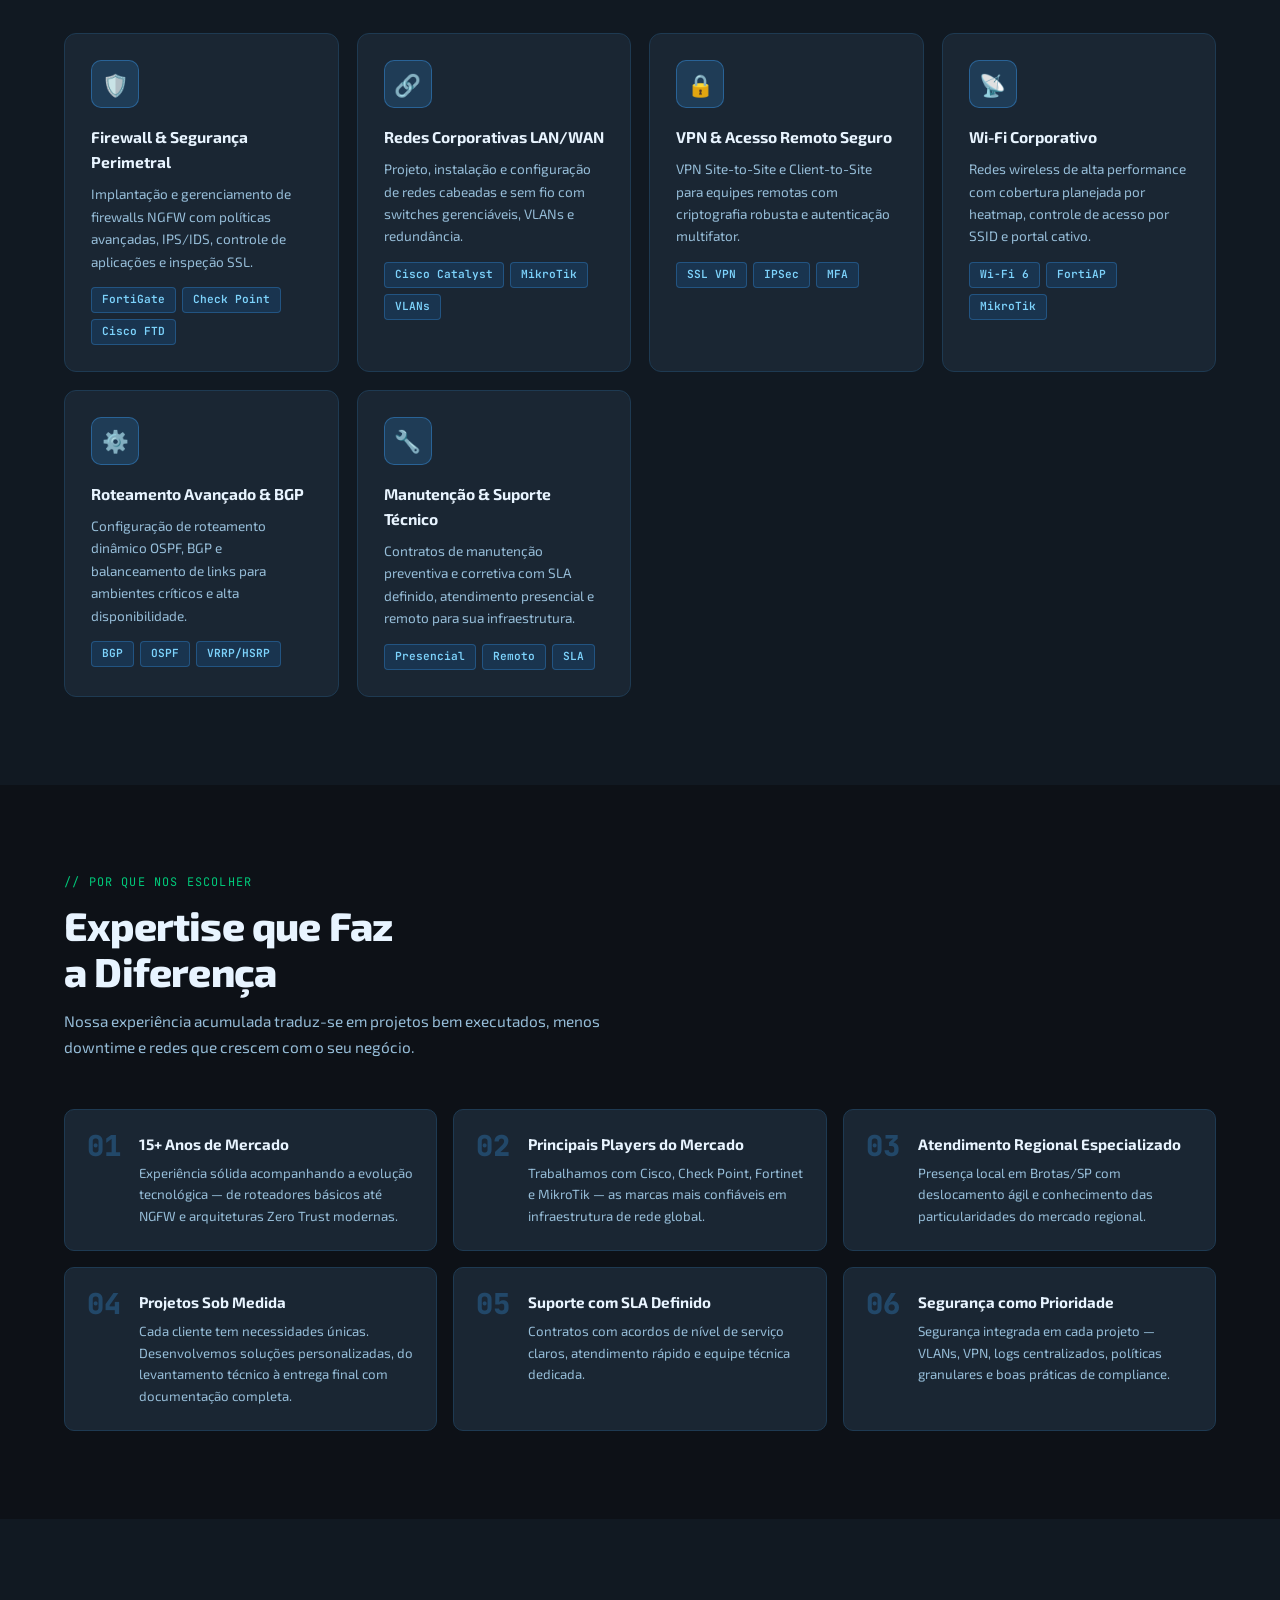
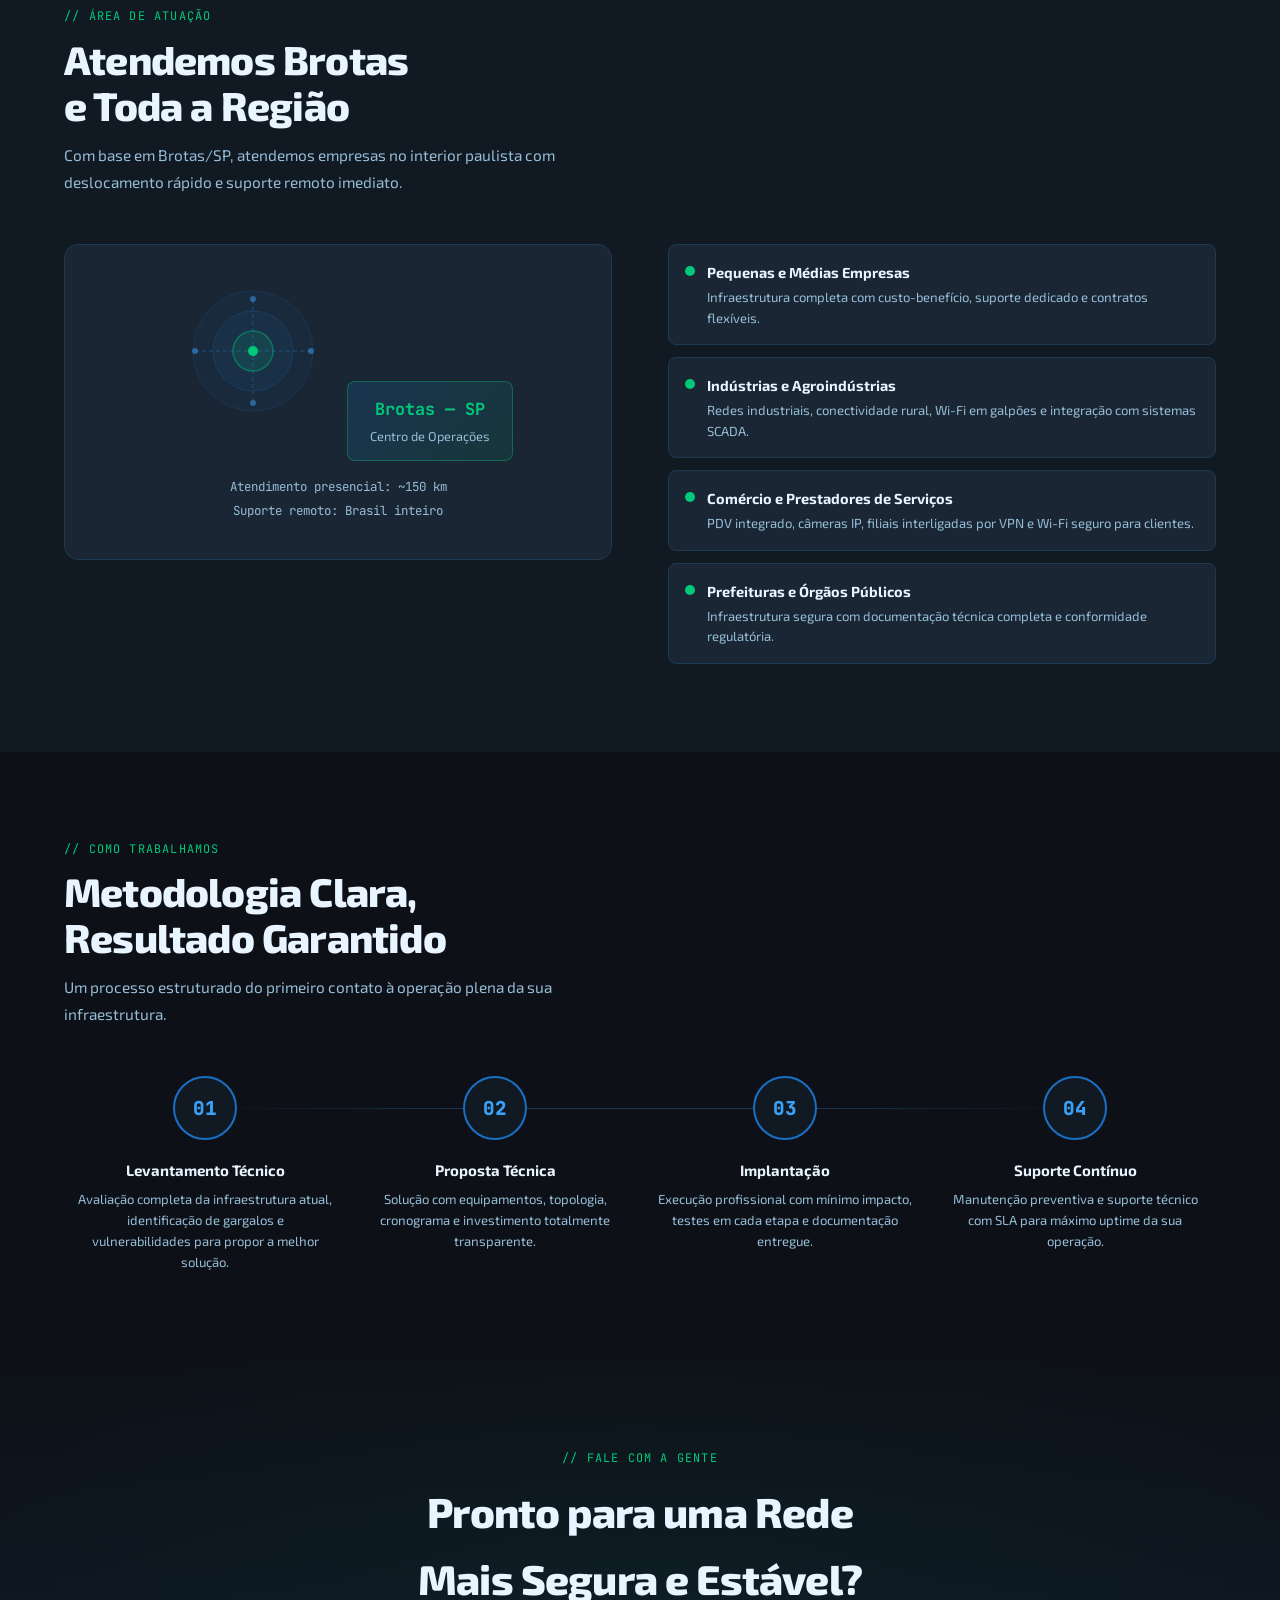
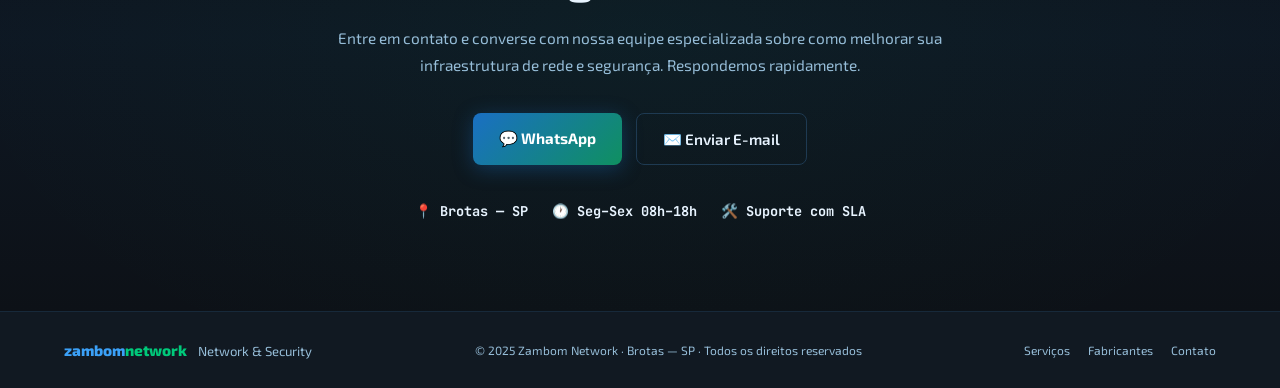
==== commit f0f33a13: "content: remover menções a 'diagnóstico gratuito' - Hero: botão secundário agora 'Fale Conosco' - Et" ====
--- a/index.html
+++ b/index.html
@@ -56,8 +56,8 @@
     "name": "Zambom Network",
     "description": "Especialistas em Redes Corporativas e Cibersegurança em Brotas/SP. Cisco, Check Point, Fortinet e MikroTik.",
     "url": "https://zambomnetwork.com.br/",
-    "telephone": "+5514999999999",
-    "email": "contato@zambomnetwork.com.br",
+    "telephone": "+5514998547840",
+    "email": "comercial@zambomnetwork.com.br",
     "image": "https://zambomnetwork.com.br/assets/og-image.png",
     "priceRange": "$$",
     "address": {
@@ -162,7 +162,7 @@
       </p>
       <div class="hactions">
         <button class="btnp" onclick="scrollToId('servicos')">Ver Serviços</button>
-        <button class="btno" onclick="scrollToId('contato')">Solicitar Diagnóstico Gratuito</button>
+        <button class="btno" onclick="scrollToId('contato')">Fale Conosco</button>
       </div>
       <div class="hstats">
         <div class="stat">
@@ -323,7 +323,7 @@
       <div class="wcard reveal"><div class="wnum">01</div><div><h4>15+ Anos de Mercado</h4><p>Experiência sólida acompanhando a evolução tecnológica — de roteadores básicos até NGFW e arquiteturas Zero Trust modernas.</p></div></div>
       <div class="wcard reveal"><div class="wnum">02</div><div><h4>Principais Players do Mercado</h4><p>Trabalhamos com Cisco, Check Point, Fortinet e MikroTik — as marcas mais confiáveis em infraestrutura de rede global.</p></div></div>
       <div class="wcard reveal"><div class="wnum">03</div><div><h4>Atendimento Regional Especializado</h4><p>Presença local em Brotas/SP com deslocamento ágil e conhecimento das particularidades do mercado regional.</p></div></div>
-      <div class="wcard reveal"><div class="wnum">04</div><div><h4>Projetos Sob Medida</h4><p>Cada cliente tem necessidades únicas. Desenvolvemos soluções personalizadas do diagnóstico à documentação completa.</p></div></div>
+      <div class="wcard reveal"><div class="wnum">04</div><div><h4>Projetos Sob Medida</h4><p>Cada cliente tem necessidades únicas. Desenvolvemos soluções personalizadas, do levantamento técnico à entrega final com documentação completa.</p></div></div>
       <div class="wcard reveal"><div class="wnum">05</div><div><h4>Suporte com SLA Definido</h4><p>Contratos com acordos de nível de serviço claros, atendimento rápido e equipe técnica dedicada.</p></div></div>
       <div class="wcard reveal"><div class="wnum">06</div><div><h4>Segurança como Prioridade</h4><p>Segurança integrada em cada projeto — VLANs, VPN, logs centralizados, políticas granulares e boas práticas de compliance.</p></div></div>
     </div>
@@ -371,7 +371,7 @@
     <h2 class="stitle">Metodologia Clara,<br>Resultado Garantido</h2>
     <p class="ssub">Um processo estruturado do primeiro contato à operação plena da sua infraestrutura.</p>
     <div class="psteps">
-      <div class="pstep reveal"><div class="pnum">01</div><h4>Diagnóstico Gratuito</h4><p>Avaliação completa da infraestrutura atual, gargalos e vulnerabilidades — sem nenhum custo.</p></div>
+      <div class="pstep reveal"><div class="pnum">01</div><h4>Levantamento Técnico</h4><p>Avaliação completa da infraestrutura atual, identificação de gargalos e vulnerabilidades para propor a melhor solução.</p></div>
       <div class="pstep reveal"><div class="pnum">02</div><h4>Proposta Técnica</h4><p>Solução com equipamentos, topologia, cronograma e investimento totalmente transparente.</p></div>
       <div class="pstep reveal"><div class="pnum">03</div><h4>Implantação</h4><p>Execução profissional com mínimo impacto, testes em cada etapa e documentação entregue.</p></div>
       <div class="pstep reveal"><div class="pnum">04</div><h4>Suporte Contínuo</h4><p>Manutenção preventiva e suporte técnico com SLA para máximo uptime da sua operação.</p></div>
@@ -383,10 +383,10 @@
     <div class="ctabox">
       <div class="slabel" style="text-align:center">// Fale com a Gente</div>
       <h2>Pronto para uma Rede<br>Mais Segura e Estável?</h2>
-      <p>Entre em contato e solicite um diagnóstico gratuito da sua infraestrutura. Nossa equipe especializada responde rapidamente.</p>
+      <p>Entre em contato e converse com nossa equipe especializada sobre como melhorar sua infraestrutura de rede e segurança. Respondemos rapidamente.</p>
       <div class="ctaact">
-        <a class="btnp" href="https://wa.me/5514999999999?text=Olá! Vim pelo site e gostaria de um diagnóstico gratuito." target="_blank" rel="noopener">💬 WhatsApp</a>
-        <a class="btno" href="mailto:contato@zambomnetwork.com.br">✉️ Enviar E-mail</a>
+        <a class="btnp" href="https://wa.me/5514998547840?text=Olá! Vim pelo site e gostaria de conversar sobre serviços de rede e segurança." target="_blank" rel="noopener">💬 WhatsApp</a>
+        <a class="btno" href="mailto:comercial@zambomnetwork.com.br">✉️ Enviar E-mail</a>
       </div>
       <div class="cinfo">
         <div class="ci">📍 <strong>Brotas — SP</strong></div>
